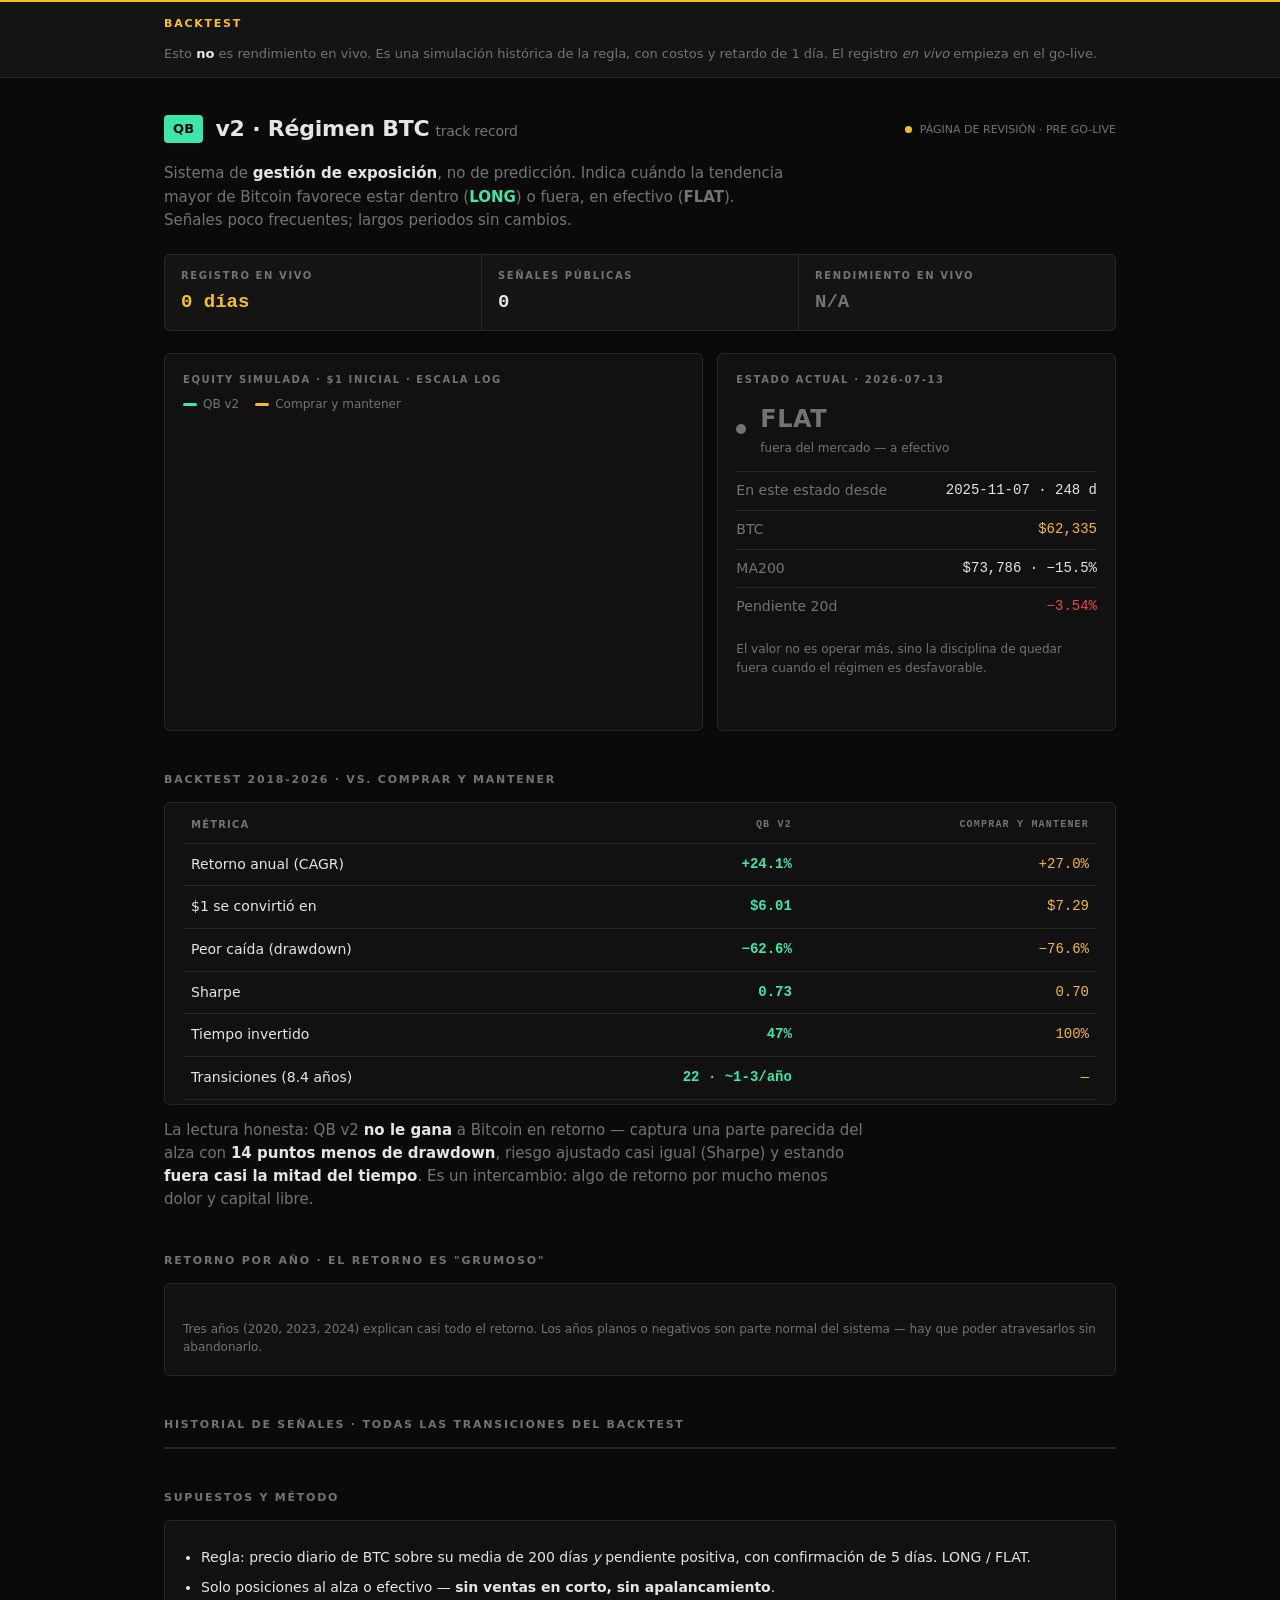
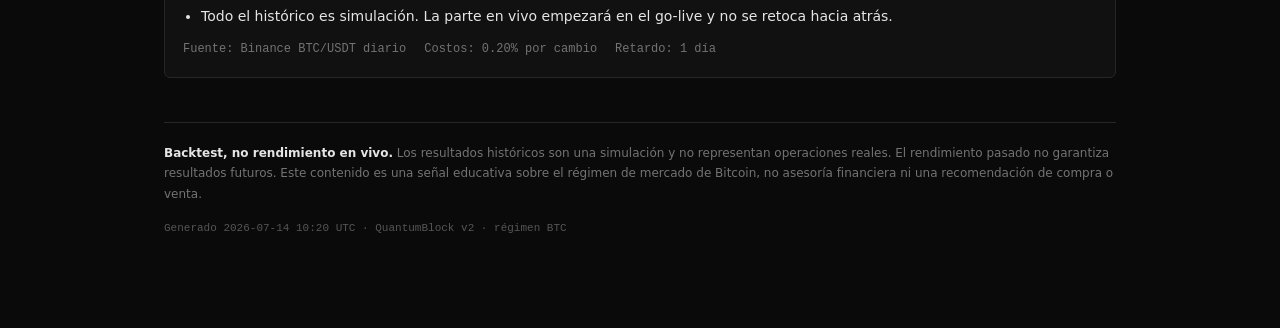
==== regimen.html @ 41a64bc6 "web: banner productos (Pine live / Regimen v2 / v9 archivado) + pagina regimen.html (backtest QB v2)" ====
<!doctype html>
<html lang="es" data-theme="dark">
<meta charset="utf-8">
<meta name="viewport" content="width=device-width,initial-scale=1">
<title>QB v2 · Track Record</title>
<style>
  :root{
    color-scheme:dark;
    --bg:#0a0a0a; --card:#111111; --panel:#141414; --border:#262626;
    --text:#e5e5e5; --muted:#737373; --accent:#3CE6AC;
    --red:#ef4444; --amber:#fbbf24; --green:#22c55e; --btc:#F7B731;
    --font:Inter,-apple-system,BlinkMacSystemFont,"Segoe UI",Roboto,system-ui,sans-serif;
    --mono:"IBM Plex Mono","JetBrains Mono","Fira Code",ui-monospace,Menlo,monospace;
  }
  *{box-sizing:border-box}
  body{margin:0;background:var(--bg);color:var(--text);font-family:var(--font);line-height:1.55;-webkit-font-smoothing:antialiased}
  .mono{font-family:var(--mono);font-variant-numeric:tabular-nums}
  .wrap{max-width:1000px;margin:0 auto;padding:0 24px 80px}
  .lbl{font-size:10px;letter-spacing:.16em;text-transform:uppercase;color:var(--muted);font-weight:600}

  /* BACKTEST banner (caution = amber) */
  .banner{background:#141414;border-bottom:1px solid var(--border);border-top:2px solid var(--amber)}
  .banner .in{max-width:1000px;margin:0 auto;padding:13px 24px;display:flex;gap:12px;align-items:baseline;flex-wrap:wrap}
  .banner b{color:var(--amber);letter-spacing:.16em;font-size:11px;text-transform:uppercase;font-weight:700}
  .banner span{color:var(--muted);font-size:13px}

  header{display:flex;justify-content:space-between;align-items:center;gap:16px;padding:34px 0 6px;flex-wrap:wrap}
  .brand{display:flex;align-items:center;gap:12px}
  .badge{background:var(--accent);color:var(--bg);border-radius:4px;padding:4px 9px;font-weight:800;font-size:13px;letter-spacing:.02em}
  h1{margin:0;font-size:22px;font-weight:700;letter-spacing:-.01em}
  h1 small{color:var(--muted);font-weight:500;font-size:14px;margin-left:6px}
  .staging{display:flex;align-items:center;gap:8px;font-size:11px;color:var(--muted)}
  .staging .dot{width:7px;height:7px;border-radius:50%;background:var(--amber)}
  .sub{color:var(--muted);margin:10px 0 0;font-size:15px;max-width:66ch}

  .live-strip{display:grid;grid-template-columns:repeat(3,1fr);gap:1px;background:var(--border);
    border:1px solid var(--border);border-radius:6px;overflow:hidden;margin:22px 0}
  .live-strip>div{background:var(--panel);padding:13px 16px}
  .live-strip .n{font-size:19px;font-weight:700;margin-top:4px;font-family:var(--mono)}

  .grid2{display:grid;grid-template-columns:1.15fr .85fr;gap:14px}
  @media(max-width:760px){.grid2{grid-template-columns:1fr}.live-strip{grid-template-columns:1fr}header{align-items:flex-start}}
  .card{background:var(--card);border:1px solid var(--border);border-radius:6px;padding:18px}

  .readout{display:flex;align-items:center;gap:14px;margin-bottom:14px}
  .rdot{width:10px;height:10px;border-radius:50%;flex:none}
  .state-big{font-size:24px;font-weight:700;letter-spacing:.02em}
  .kv{display:flex;justify-content:space-between;gap:12px;padding:8px 0;border-top:1px solid var(--border);font-size:14px}
  .kv:first-of-type{border-top:0}
  .kv span:first-child{color:var(--muted)}

  canvas{width:100%;height:290px;display:block}
  .chart-head{display:flex;justify-content:space-between;align-items:baseline;margin-bottom:8px;flex-wrap:wrap;gap:8px}
  .legend{display:flex;gap:16px;font-size:12px;color:var(--muted)}
  .legend i{display:inline-block;width:14px;height:3px;border-radius:2px;margin-right:6px;vertical-align:middle}

  table{width:100%;border-collapse:collapse;font-size:14px;font-family:var(--mono)}
  th,td{padding:10px 8px;text-align:right;border-bottom:1px solid var(--border);white-space:nowrap}
  th:first-child,td:first-child{text-align:left;font-family:var(--font)}
  thead th{color:var(--muted);font-size:10px;letter-spacing:.12em;text-transform:uppercase;font-weight:600}
  td:nth-child(2){color:var(--accent);font-weight:600}
  td:nth-child(3){color:var(--btc)}
  .good{color:var(--accent)} .bad{color:var(--red)}

  .yearbars{display:flex;flex-direction:column;gap:8px;margin-top:4px}
  .yb{display:grid;grid-template-columns:48px 1fr 72px;gap:10px;align-items:center;font-size:13px}
  .yb .track{height:8px;background:var(--panel);border-radius:4px;position:relative;overflow:hidden}
  .yb .fill{position:absolute;top:0;bottom:0;border-radius:4px}

  .trans{max-height:270px;overflow:auto;border:1px solid var(--border);border-radius:6px}
  .trow{display:grid;grid-template-columns:100px 60px 1fr;gap:8px;padding:9px 14px;border-bottom:1px solid var(--border);font-size:13px;align-items:center}
  .trow:last-child{border-bottom:0}
  .pill{font-size:10px;font-weight:700;letter-spacing:.08em;padding:3px 8px;border-radius:4px;text-align:center}
  .pill.LONG{background:rgba(60,230,172,.14);color:var(--accent)}
  .pill.FLAT{background:rgba(115,115,115,.18);color:var(--muted)}

  h2{font-size:11px;letter-spacing:.16em;text-transform:uppercase;color:var(--muted);font-weight:600;margin:40px 0 14px}
  .notes{margin:0;padding-left:18px}
  .notes li{margin:8px 0;font-size:14px}
  .assum{color:var(--muted);font-size:12px;display:flex;flex-wrap:wrap;gap:6px 18px;margin-top:12px;font-family:var(--mono)}
  .disclaimer{margin-top:44px;padding-top:20px;border-top:1px solid var(--border);color:var(--muted);font-size:12px;line-height:1.7}
  .foot{color:#555;font-size:11px;margin-top:16px;font-family:var(--mono)}
  a{color:var(--accent)}
</style>

<div class="banner"><div class="in">
  <b>Backtest</b>
  <span>Esto <strong style="color:var(--text)">no</strong> es rendimiento en vivo. Es una simulación histórica de la regla, con costos y retardo de 1 día. El registro <em>en vivo</em> empieza en el go-live.</span>
</div></div>

<div class="wrap">
  <header>
    <div class="brand">
      <span class="badge">QB</span>
      <h1>v2 · Régimen BTC<small>track record</small></h1>
    </div>
    <div class="staging"><span class="dot"></span>PÁGINA DE REVISIÓN · PRE GO-LIVE</div>
  </header>
  <p class="sub">Sistema de <strong style="color:var(--text)">gestión de exposición</strong>, no de predicción. Indica cuándo la tendencia mayor de Bitcoin favorece estar dentro (<b style="color:var(--accent)">LONG</b>) o fuera, en efectivo (<b style="color:var(--muted)">FLAT</b>). Señales poco frecuentes; largos periodos sin cambios.</p>

  <div class="live-strip">
    <div><div class="lbl">Registro en vivo</div><div class="n" style="color:var(--amber)">0 días</div></div>
    <div><div class="lbl">Señales públicas</div><div class="n">0</div></div>
    <div><div class="lbl">Rendimiento en vivo</div><div class="n" style="color:var(--muted)">N/A</div></div>
  </div>

  <div class="grid2">
    <div class="card">
      <div class="chart-head">
        <span class="lbl">Equity simulada · $1 inicial · escala log</span>
        <div class="legend"><span><i style="background:var(--accent)"></i>QB v2</span><span><i style="background:var(--btc)"></i>Comprar y mantener</span></div>
      </div>
      <canvas id="eq" aria-label="Curva de equity backtest QB v2 vs comprar y mantener"></canvas>
    </div>
    <div class="card">
      <div class="lbl" style="margin-bottom:14px">Estado actual · 2026-07-13</div>
      <div class="readout">
        <span class="rdot" style="background:var(--muted)"></span>
        <div><div class="state-big" style="color:var(--muted)">FLAT</div><div style="color:var(--muted);font-size:12px">fuera del mercado — a efectivo</div></div>
      </div>
      <div class="kv"><span>En este estado desde</span><span class="mono">2025-11-07 · 248 d</span></div>
      <div class="kv"><span>BTC</span><span class="mono" style="color:var(--btc)">$62,335</span></div>
      <div class="kv"><span>MA200</span><span class="mono">$73,786 · −15.5%</span></div>
      <div class="kv"><span>Pendiente 20d</span><span class="mono" style="color:var(--red)">−3.54%</span></div>
      <p style="color:var(--muted);font-size:12px;margin:14px 0 0">El valor no es operar más, sino la disciplina de quedar fuera cuando el régimen es desfavorable.</p>
    </div>
  </div>

  <h2>Backtest 2018-2026 · vs. comprar y mantener</h2>
  <div class="card" style="padding:4px 18px">
    <table>
      <thead><tr><th>Métrica</th><th>QB v2</th><th>Comprar y mantener</th></tr></thead>
      <tbody>
        <tr><td>Retorno anual (CAGR)</td><td>+24.1%</td><td>+27.0%</td></tr>
        <tr><td>$1 se convirtió en</td><td>$6.01</td><td>$7.29</td></tr>
        <tr><td>Peor caída (drawdown)</td><td class="good">−62.6%</td><td class="bad">−76.6%</td></tr>
        <tr><td>Sharpe</td><td>0.73</td><td>0.70</td></tr>
        <tr><td>Tiempo invertido</td><td>47%</td><td>100%</td></tr>
        <tr><td>Transiciones (8.4 años)</td><td>22 · ~1-3/año</td><td>—</td></tr>
      </tbody>
    </table>
  </div>
  <p class="sub" style="margin-top:14px;max-width:74ch">La lectura honesta: QB v2 <strong style="color:var(--text)">no le gana</strong> a Bitcoin en retorno — captura una parte parecida del alza con <strong style="color:var(--text)">14 puntos menos de drawdown</strong>, riesgo ajustado casi igual (Sharpe) y estando <strong style="color:var(--text)">fuera casi la mitad del tiempo</strong>. Es un intercambio: algo de retorno por mucho menos dolor y capital libre.</p>

  <h2>Retorno por año · el retorno es "grumoso"</h2>
  <div class="card">
    <div class="yearbars" id="years"></div>
    <p style="color:var(--muted);font-size:12px;margin:14px 0 0">Tres años (2020, 2023, 2024) explican casi todo el retorno. Los años planos o negativos son parte normal del sistema — hay que poder atravesarlos sin abandonarlo.</p>
  </div>

  <h2>Historial de señales · todas las transiciones del backtest</h2>
  <div class="trans" id="trans"></div>

  <h2>Supuestos y método</h2>
  <div class="card">
    <ul class="notes">
      <li>Regla: precio diario de BTC sobre su media de 200 días <em>y</em> pendiente positiva, con confirmación de 5 días. LONG / FLAT.</li>
      <li>Solo posiciones al alza o efectivo — <strong style="color:var(--text)">sin ventas en corto, sin apalancamiento</strong>.</li>
      <li>Todo el histórico es simulación. La parte en vivo empezará en el go-live y no se retoca hacia atrás.</li>
    </ul>
    <div class="assum">
      <span>Fuente: Binance BTC/USDT diario</span><span>Costos: 0.20% por cambio</span><span>Retardo: 1 día</span>
    </div>
  </div>

  <p class="disclaimer">
    <strong style="color:var(--text)">Backtest, no rendimiento en vivo.</strong> Los resultados históricos son una simulación y no representan operaciones reales. El rendimiento pasado no garantiza resultados futuros. Este contenido es una señal educativa sobre el régimen de mercado de Bitcoin, no asesoría financiera ni una recomendación de compra o venta.
  </p>
  <p class="foot">Generado 2026-07-14 10:20 UTC · QuantumBlock v2 · régimen BTC</p>
</div>

<script>
const EQ=[["2018-03",1.0,0.81],["2018-04",1.0,1.082],["2018-05",1.0,0.876],["2018-06",1.0,0.748],["2018-07",1.0,0.905],["2018-08",1.0,0.82],["2018-09",1.0,0.775],["2018-10",1.0,0.746],["2018-11",1.0,0.473],["2018-12",1.0,0.433],["2019-01",1.0,0.402],["2019-02",1.0,0.446],["2019-03",1.0,0.48],["2019-04",1.0,0.623],["2019-05",1.087,1.001],["2019-06",1.38,1.27],["2019-07",1.281,1.179],["2019-08",1.219,1.122],["2019-09",1.054,0.97],["2019-10",1.048,1.069],["2019-11",1.009,0.882],["2019-12",1.009,0.842],["2020-01",1.009,1.094],["2020-02",1.009,0.997],["2020-03",1.009,0.75],["2020-04",1.009,1.009],["2020-05",1.08,1.105],["2020-06",1.045,1.069],["2020-07",1.296,1.326],["2020-08",1.332,1.363],["2020-09",1.232,1.261],["2020-10",1.577,1.614],["2020-11",2.252,2.304],["2020-12",3.307,3.384],["2021-01",3.784,3.872],["2021-02",5.161,5.281],["2021-03",6.716,6.873],["2021-04",6.597,6.75],["2021-05",4.373,4.359],["2021-06",4.373,4.1],["2021-07",4.373,4.851],["2021-08",4.153,5.511],["2021-09",4.146,5.128],["2021-10",4.021,7.172],["2021-11",3.735,6.663],["2021-12",3.031,5.407],["2022-01",3.124,4.501],["2022-02",3.124,5.05],["2022-03",3.124,5.325],["2022-04",3.124,4.403],["2022-05",3.124,3.721],["2022-06",3.124,2.333],["2022-07",3.124,2.725],["2022-08",3.124,2.346],["2022-09",3.124,2.272],["2022-10",3.124,2.397],["2022-11",3.124,2.008],["2022-12",3.124,1.935],["2023-01",3.124,2.706],["2023-02",3.12,2.708],["2023-03",3.295,3.331],["2023-04",3.384,3.42],["2023-05",3.15,3.184],["2023-06",3.527,3.565],["2023-07",3.384,3.42],["2023-08",3.018,3.035],["2023-09",3.018,3.155],["2023-10",3.517,4.053],["2023-11",3.83,4.414],["2023-12",4.293,4.947],["2024-01",4.323,4.982],["2024-02",6.207,7.152],["2024-03",7.237,8.34],["2024-04",6.16,7.099],["2024-05",6.857,7.902],["2024-06",6.373,7.344],["2024-07",5.784,7.562],["2024-08",4.924,6.9],["2024-09",4.924,7.409],["2024-10",4.924,8.224],["2024-11",6.269,11.28],["2024-12",6.085,10.949],["2025-01",6.661,11.984],["2025-02",5.485,9.869],["2025-03",5.368,9.659],["2025-04",5.489,11.018],["2025-05",6.096,12.237],["2025-06",6.245,12.536],["2025-07",6.747,13.545],["2025-08",6.309,12.665],["2025-09",6.647,13.344],["2025-10",6.389,12.824],["2025-11",6.011,10.572],["2025-12",6.011,10.255],["2026-01",6.011,9.213],["2026-02",6.011,7.836],["2026-03",6.011,7.989],["2026-04",6.011,8.933],["2026-05",6.011,8.62],["2026-06",6.011,6.859],["2026-07",6.011,7.293]];
const TRANS=[{"date":"2019-05-23","to":"LONG","btc":7852},{"date":"2019-09-30","to":"FLAT","btc":8289},{"date":"2019-10-30","to":"LONG","btc":9155},{"date":"2019-11-12","to":"FLAT","btc":8822},{"date":"2020-05-12","to":"LONG","btc":8811},{"date":"2021-05-25","to":"FLAT","btc":38325},{"date":"2021-08-23","to":"LONG","btc":49489},{"date":"2021-09-14","to":"FLAT","btc":47112},{"date":"2021-10-25","to":"LONG","btc":63079},{"date":"2022-01-01","to":"FLAT","btc":47723},{"date":"2023-01-31","to":"LONG","btc":23125},{"date":"2023-03-13","to":"FLAT","btc":24113},{"date":"2023-03-19","to":"LONG","btc":27973},{"date":"2023-08-21","to":"FLAT","btc":26127},{"date":"2023-10-20","to":"LONG","btc":29669},{"date":"2024-07-08","to":"FLAT","btc":56715},{"date":"2024-07-17","to":"LONG","btc":64088},{"date":"2024-08-07","to":"FLAT","btc":55134},{"date":"2024-11-06","to":"LONG","btc":75572},{"date":"2025-04-01","to":"FLAT","btc":85158},{"date":"2025-04-26","to":"LONG","btc":94628},{"date":"2025-11-07","to":"FLAT","btc":103339}];
const YEARS={"2018":0.0,"2019":0.9,"2020":227.7,"2021":-8.3,"2022":3.1,"2023":37.4,"2024":41.7,"2025":-1.2,"2026":0.0};
const css=k=>getComputedStyle(document.documentElement).getPropertyValue(k).trim();

function drawChart(){
  const c=document.getElementById('eq'),dpr=Math.min(window.devicePixelRatio||1,2);
  const W=c.clientWidth,H=c.clientHeight;
  if(!W||!H)return;                       // canvas aún sin dimensiones: el ResizeObserver reintenta
  c.width=W*dpr;c.height=H*dpr;
  const x=c.getContext('2d');x.scale(dpr,dpr);x.clearRect(0,0,W,H);
  const pad={l:42,r:18,t:14,b:22};
  const vals=EQ.flatMap(d=>[d[1],d[2]]),lo=Math.min(...vals),hi=Math.max(...vals);
  const ly=v=>Math.log10(Math.max(v,0.4)),yLo=ly(lo),yHi=ly(hi);
  const px=i=>pad.l+(W-pad.l-pad.r)*(i/(EQ.length-1));
  const py=v=>pad.t+(H-pad.t-pad.b)*(1-(ly(v)-yLo)/(yHi-yLo));
  x.font='10px '+css('--mono');x.textAlign='right';x.textBaseline='middle';
  [1,2,4,8].forEach(g=>{if(g<lo*0.9||g>hi*1.1)return;const y=py(g);
    x.strokeStyle='rgba(255,255,255,.045)';x.beginPath();x.moveTo(pad.l,y);x.lineTo(W-pad.r,y);x.stroke();
    x.fillStyle=css('--muted');x.fillText(g+'×',pad.l-8,y);});
  x.save();x.font='700 42px '+css('--font');x.fillStyle=css('--amber');x.globalAlpha=0.06;
  x.textAlign='center';x.textBaseline='middle';x.translate(W/2,H/2);x.rotate(-0.14);x.fillText('BACKTEST',0,0);x.restore();
  const line=(idx,color,wdt)=>{x.strokeStyle=color;x.lineWidth=wdt;x.lineJoin='round';x.beginPath();
    EQ.forEach((d,i)=>{const X=px(i),Y=py(d[idx]);i?x.lineTo(X,Y):x.moveTo(X,Y);});x.stroke();};
  line(2,css('--btc'),1.4);
  line(1,css('--accent'),2.2);
  const last=EQ.length-1;
  [[2,css('--btc')],[1,css('--accent')]].forEach(([k,col])=>{x.fillStyle=col;x.beginPath();x.arc(px(last),py(EQ[last][k]),3.2,0,7);x.fill();});
  const gx=W-pad.r;x.setLineDash([3,3]);x.strokeStyle=css('--amber');x.lineWidth=1;
  x.beginPath();x.moveTo(gx,pad.t);x.lineTo(gx,H-pad.b);x.stroke();x.setLineDash([]);
  x.fillStyle=css('--amber');x.font='700 9px '+css('--mono');x.textAlign='right';x.textBaseline='top';
  x.fillText('EN VIVO ▶',gx-3,pad.t+2);
}
function buildYears(){
  const el=document.getElementById('years'),mx=Math.max(...Object.values(YEARS).map(Math.abs));
  el.innerHTML=Object.entries(YEARS).map(([y,v])=>{
    const w=Math.abs(v)/mx*50,col=v>=0?'var(--green)':'var(--red)';
    const style=v>=0?`left:50%;width:${w}%;background:${col}`:`right:50%;width:${w}%;background:${col}`;
    return `<div class="yb"><span class="mono">${y}</span><div class="track"><div class="fill" style="${style}"></div></div>
      <span class="mono" style="text-align:right;color:${col}">${v>=0?'+':''}${v.toFixed(1)}%</span></div>`;
  }).join('');
}
function buildTrans(){
  document.getElementById('trans').innerHTML=TRANS.slice().reverse().map(t=>
    `<div class="trow"><span class="mono">${t.date}</span><span class="pill ${t.to}">${t.to}</span>
     <span class="mono" style="color:var(--btc);text-align:right">BTC $${t.btc.toLocaleString('en-US')}</span></div>`).join('');
}
buildYears();buildTrans();
requestAnimationFrame(drawChart);                     // dibuja tras el layout (fix canvas en blanco)
addEventListener('resize',drawChart);
new ResizeObserver(drawChart).observe(document.getElementById('eq'));  // redibuja cuando el canvas tiene ancho

</html>
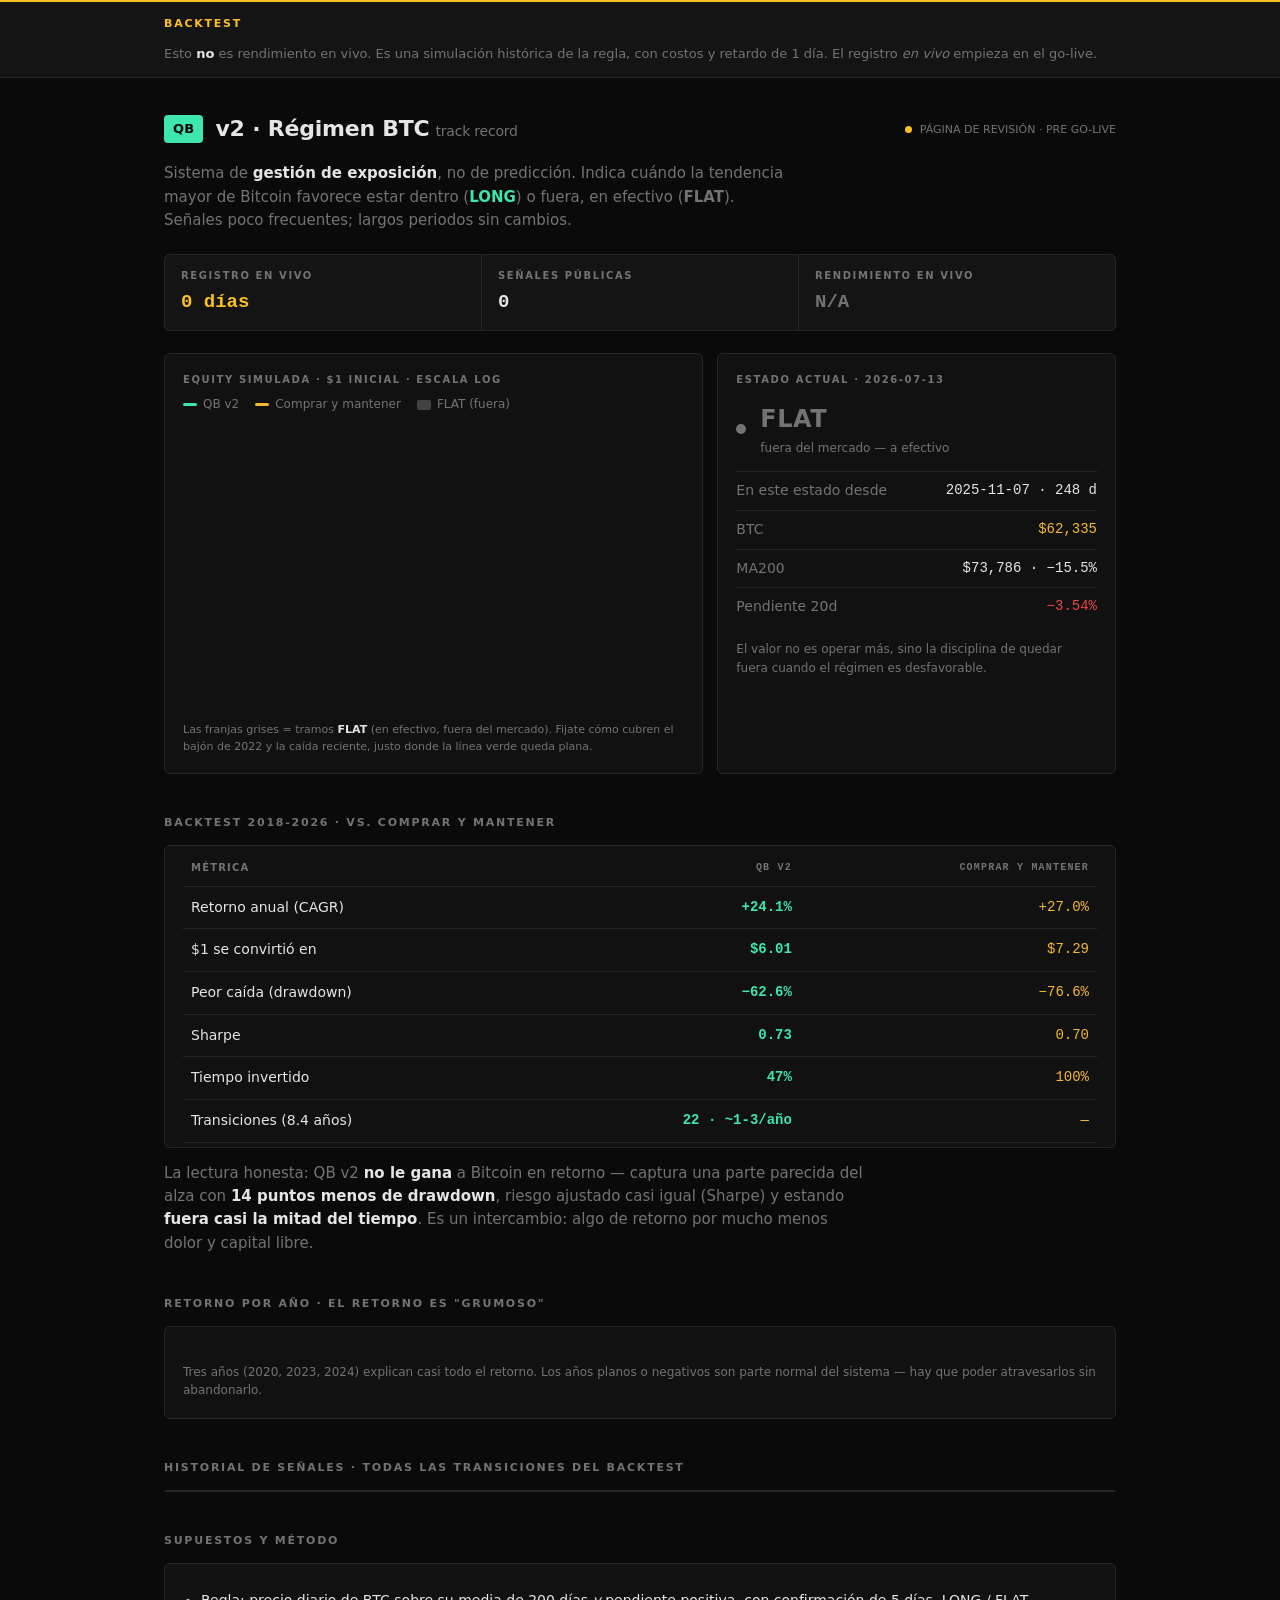
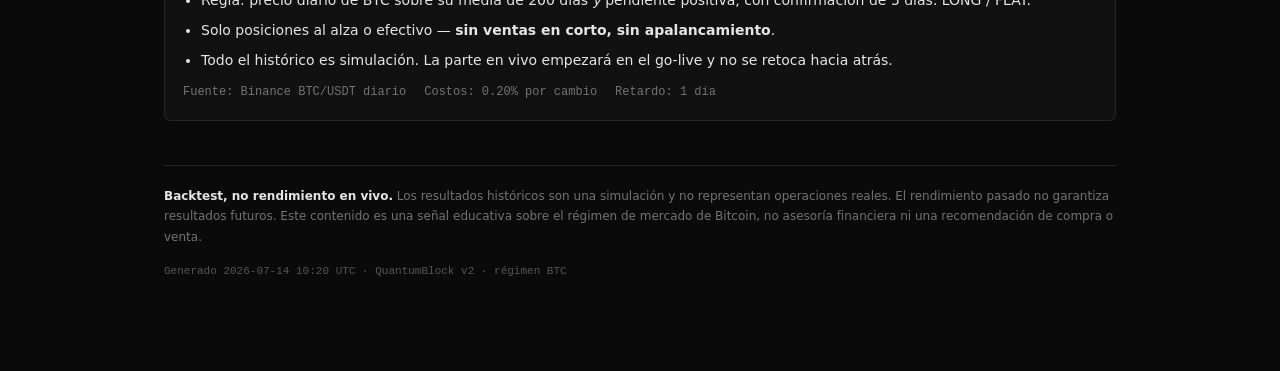
==== commit e4fd178e: "regimen.html: sombreado de tramos FLAT en la curva de equity Co-Authored-By: Claude Opus 4.8 <norepl" ====
--- a/regimen.html
+++ b/regimen.html
@@ -108,9 +108,10 @@
     <div class="card">
       <div class="chart-head">
         <span class="lbl">Equity simulada · $1 inicial · escala log</span>
-        <div class="legend"><span><i style="background:var(--accent)"></i>QB v2</span><span><i style="background:var(--btc)"></i>Comprar y mantener</span></div>
+        <div class="legend"><span><i style="background:var(--accent)"></i>QB v2</span><span><i style="background:var(--btc)"></i>Comprar y mantener</span><span><i style="background:rgba(115,115,115,.5);height:10px;border-radius:2px"></i>FLAT (fuera)</span></div>
       </div>
       <canvas id="eq" aria-label="Curva de equity backtest QB v2 vs comprar y mantener"></canvas>
+      <div style="color:var(--muted);font-size:11px;margin-top:9px">Las franjas grises = tramos <b style="color:var(--text)">FLAT</b> (en efectivo, fuera del mercado). Fijate cómo cubren el bajón de 2022 y la caída reciente, justo donde la línea verde queda plana.</div>
     </div>
     <div class="card">
       <div class="lbl" style="margin-bottom:14px">Estado actual · 2026-07-13</div>
@@ -175,6 +176,15 @@
 const YEARS={"2018":0.0,"2019":0.9,"2020":227.7,"2021":-8.3,"2022":3.1,"2023":37.4,"2024":41.7,"2025":-1.2,"2026":0.0};
 const css=k=>getComputedStyle(document.documentElement).getPropertyValue(k).trim();
 
+// índice fraccional en EQ (mensual, base 2018-03) para una fecha YYYY-MM-DD
+function idxOf(s){const p=s.split('-'),Y=+p[0],M=+p[1],D=p[2]?+p[2]:1;
+  const base=(Y-2018)*12+(M-3),dim=new Date(Y,M,0).getDate();
+  return Math.max(0,Math.min(EQ.length-1,base+(D-1)/dim));}
+// tramos FLAT (fuera del mercado) como pares [idxInicio, idxFin]. Estado inicial = FLAT.
+function flatSegments(){const segs=[];let st='FLAT',s0=0;
+  TRANS.forEach(t=>{if(t.to!==st){if(st==='FLAT')segs.push([s0,idxOf(t.date)]);st=t.to;s0=idxOf(t.date);}});
+  if(st==='FLAT')segs.push([s0,EQ.length-1]);return segs;}
+
 function drawChart(){
   const c=document.getElementById('eq'),dpr=Math.min(window.devicePixelRatio||1,2);
   const W=c.clientWidth,H=c.clientHeight;
@@ -186,6 +196,8 @@
   const ly=v=>Math.log10(Math.max(v,0.4)),yLo=ly(lo),yHi=ly(hi);
   const px=i=>pad.l+(W-pad.l-pad.r)*(i/(EQ.length-1));
   const py=v=>pad.t+(H-pad.t-pad.b)*(1-(ly(v)-yLo)/(yHi-yLo));
+  x.fillStyle='rgba(115,115,115,.11)';                    // franjas FLAT (fuera del mercado)
+  flatSegments().forEach(([a,b])=>{const X0=px(a);x.fillRect(X0,pad.t,Math.max(px(b)-X0,0.8),H-pad.t-pad.b);});
   x.font='10px '+css('--mono');x.textAlign='right';x.textBaseline='middle';
   [1,2,4,8].forEach(g=>{if(g<lo*0.9||g>hi*1.1)return;const y=py(g);
     x.strokeStyle='rgba(255,255,255,.045)';x.beginPath();x.moveTo(pad.l,y);x.lineTo(W-pad.r,y);x.stroke();
